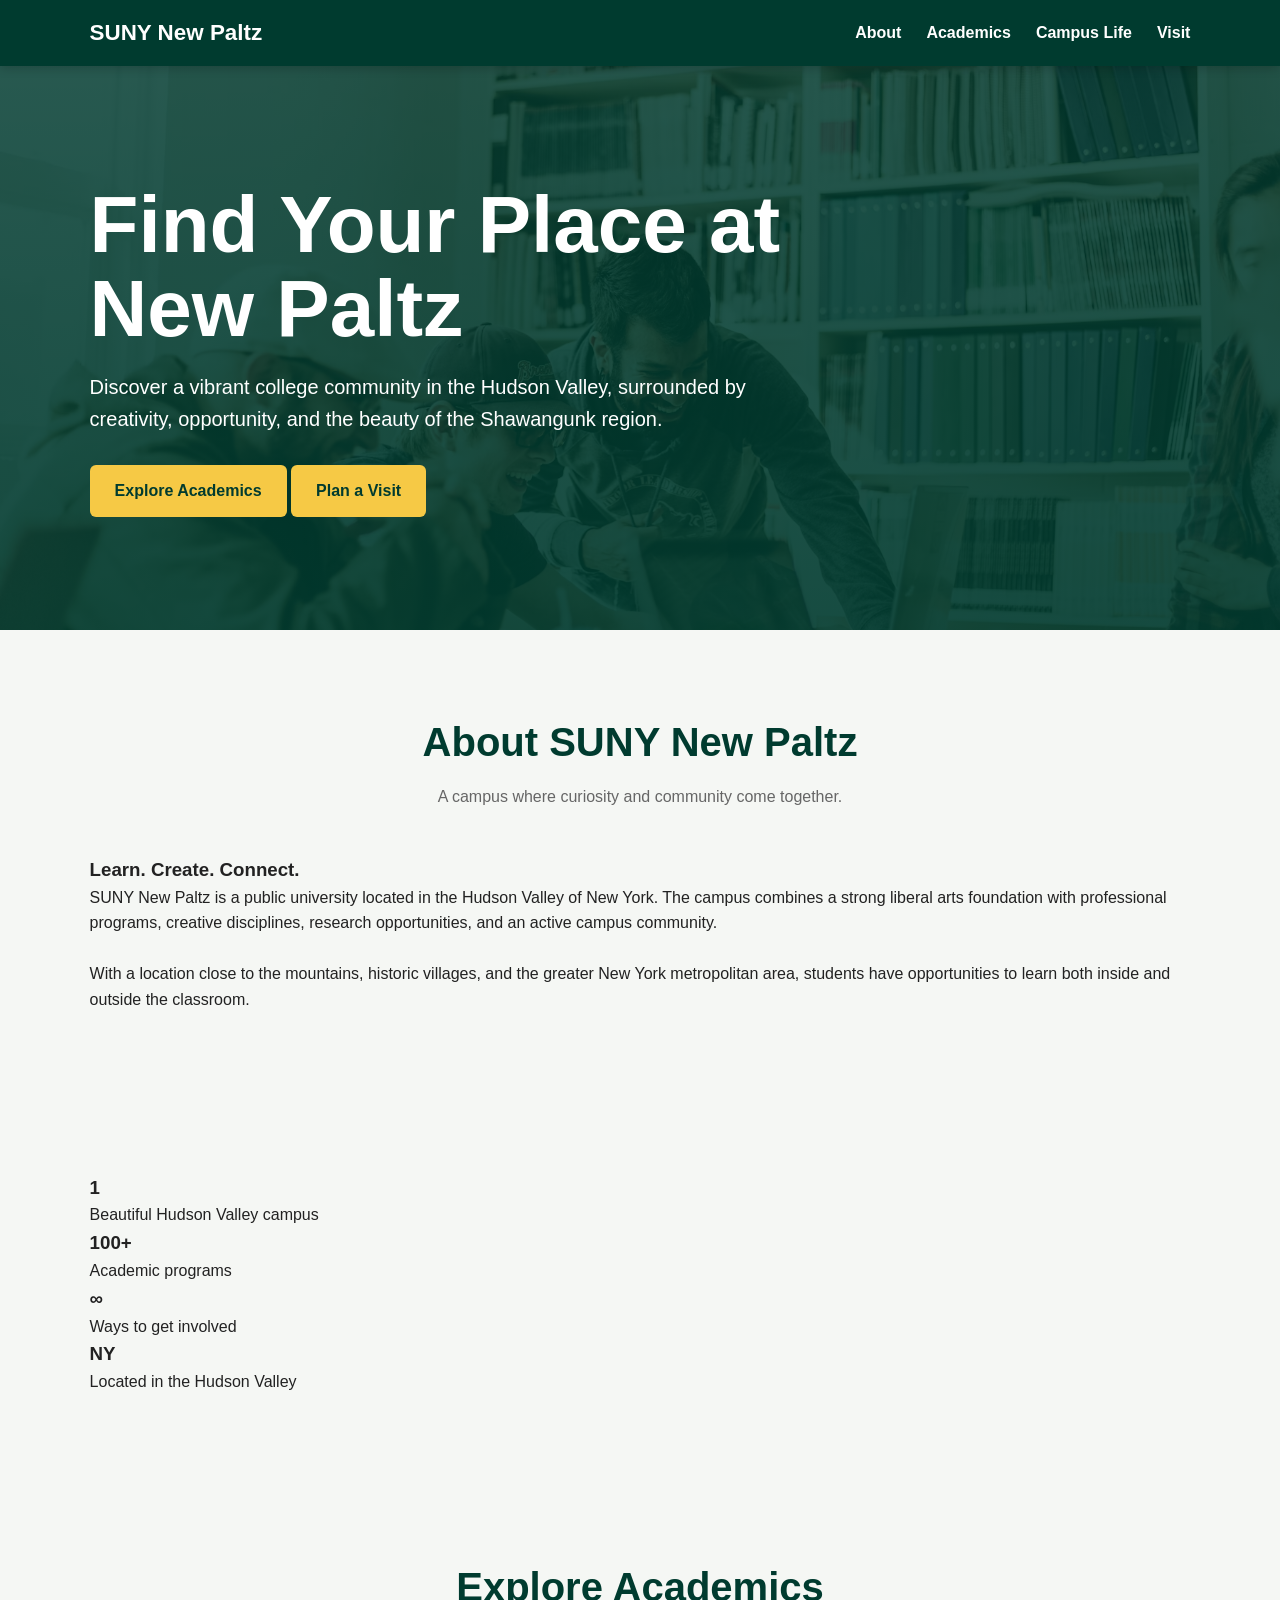
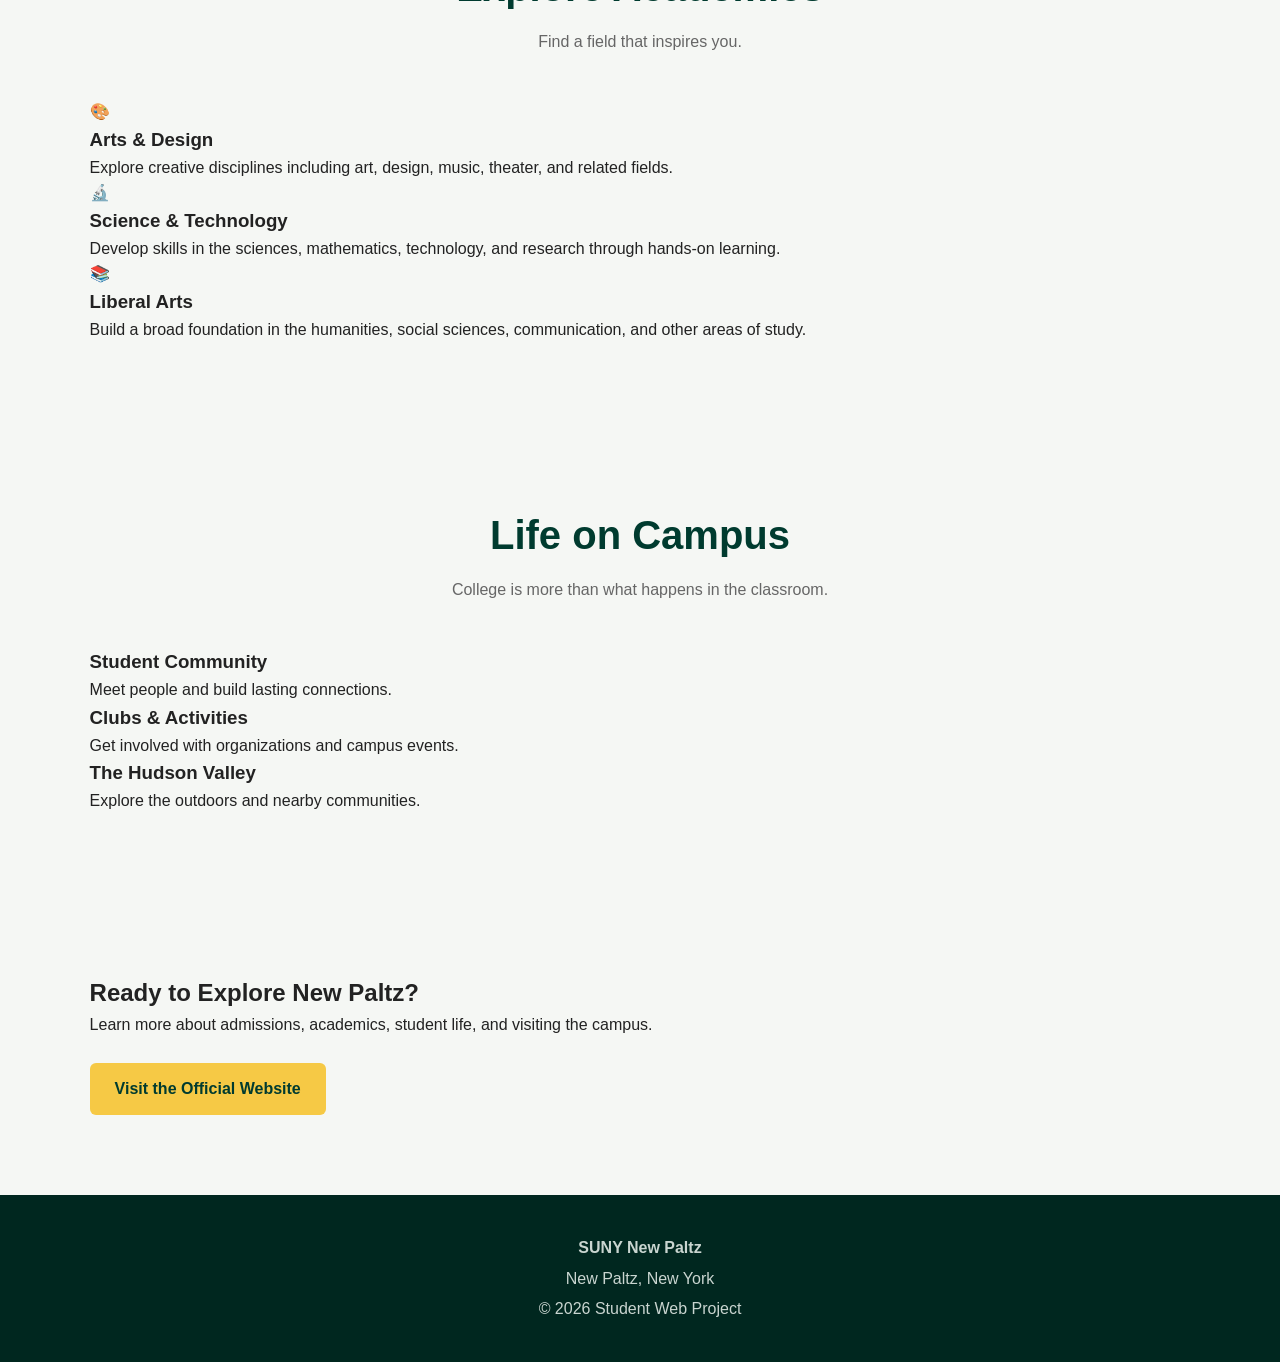
==== index.html @ eff3441e "First Commit" ====
<!DOCTYPE html>
<html lang="en">
<head>
  <meta charset="UTF-8">
  <meta name="viewport" content="width=device-width, initial-scale=1.0">
  <title>SUNY New Paltz | Explore Your Future</title>
    <link rel="stylesheet" href="style/main.css"/>
</head>

<body>

  <!-- Navigation -->
  <nav>
    <div class="logo">SUNY New Paltz</div>

    <ul>
      <li><a href="#about">About</a></li>
      <li><a href="academics.html">Academics</a></li>
      <li><a href="#life">Campus Life</a></li>
      <li><a href="#visit">Visit</a></li>
    </ul>
  </nav>

  <!-- Hero -->
  <header class="hero">
    <div class="hero-content">
      <h1>Find Your Place at New Paltz</h1>

      <p>
        Discover a vibrant college community in the Hudson Valley,
        surrounded by creativity, opportunity, and the beauty of the
        Shawangunk region.
      </p>

      <a class="button" href="#academics">Explore Academics</a>
      <a class="button secondary" href="#visit">Plan a Visit</a>
    </div>
  </header>

  <!-- About -->
  <section id="about" class="about">
    <div class="section-title">
      <h2>About SUNY New Paltz</h2>
      <p>A campus where curiosity and community come together.</p>
    </div>

    <div class="about-grid">
      <div class="about-image"></div>

      <div>
        <h3>Learn. Create. Connect.</h3>

        <p>
          SUNY New Paltz is a public university located in the
          Hudson Valley of New York. The campus combines a strong
          liberal arts foundation with professional programs,
          creative disciplines, research opportunities, and an
          active campus community.
        </p>

        <br>

        <p>
          With a location close to the mountains, historic villages,
          and the greater New York metropolitan area, students have
          opportunities to learn both inside and outside the classroom.
        </p>
      </div>
    </div>
  </section>

  <!-- Stats -->
  <section class="stats">
    <div class="stat">
      <h3>1</h3>
      <p>Beautiful Hudson Valley campus</p>
    </div>

    <div class="stat">
      <h3>100+</h3>
      <p>Academic programs</p>
    </div>

    <div class="stat">
      <h3>∞</h3>
      <p>Ways to get involved</p>
    </div>

    <div class="stat">
      <h3>NY</h3>
      <p>Located in the Hudson Valley</p>
    </div>
  </section>

  <!-- Academics -->
  <section id="academics">
    <div class="section-title">
      <h2>Explore Academics</h2>
      <p>Find a field that inspires you.</p>
    </div>

    <div class="cards">

      <div class="card">
        <div class="card-icon">🎨</div>
        <h3>Arts & Design</h3>
        <p>
          Explore creative disciplines including art, design,
          music, theater, and related fields.
        </p>
      </div>

      <div class="card">
        <div class="card-icon">🔬</div>
        <h3>Science & Technology</h3>
        <p>
          Develop skills in the sciences, mathematics, technology,
          and research through hands-on learning.
        </p>
      </div>

      <div class="card">
        <div class="card-icon">📚</div>
        <h3>Liberal Arts</h3>
        <p>
          Build a broad foundation in the humanities, social
          sciences, communication, and other areas of study.
        </p>
      </div>

    </div>
  </section>

  <!-- Campus Life -->
  <section id="life" class="campus-life">
    <div class="section-title">
      <h2>Life on Campus</h2>
      <p>College is more than what happens in the classroom.</p>
    </div>

    <div class="life-grid">

      <div class="life-card life-1">
        <div>
          <h3>Student Community</h3>
          <p>Meet people and build lasting connections.</p>
        </div>
      </div>

      <div class="life-card life-2">
        <div>
          <h3>Clubs & Activities</h3>
          <p>Get involved with organizations and campus events.</p>
        </div>
      </div>

      <div class="life-card life-3">
        <div>
          <h3>The Hudson Valley</h3>
          <p>Explore the outdoors and nearby communities.</p>
        </div>
      </div>

    </div>
  </section>

  <!-- Visit -->
  <section id="visit" class="visit">
    <div class="visit-box">
      <h2>Ready to Explore New Paltz?</h2>

      <p>
        Learn more about admissions, academics, student life,
        and visiting the campus.
      </p>

      <br>

      <a
        class="button"
        href="https://www.newpaltz.edu/"
        target="_blank"
        rel="noopener noreferrer">
        Visit the Official Website
      </a>
    </div>
  </section>

  <!-- Footer -->
  <footer>
    <p><strong>SUNY New Paltz</strong></p>
    <p>New Paltz, New York</p>
    <p>© 2026 Student Web Project</p>
  </footer>

</body>
</html>
---- style/main.css ----
* {
      margin: 0;
      padding: 0;
      box-sizing: border-box;
    }

    html {
      scroll-behavior: smooth;
    }

    body {
      font-family: Arial, Helvetica, sans-serif;
      color: #222;
      line-height: 1.6;
      background: #f5f7f4;
    }

    /* Navigation */
    nav {
      position: fixed;
      top: 0;
      width: 100%;
      background: #003b2f;
      color: white;
      padding: 15px 7%;
      display: flex;
      justify-content: space-between;
      align-items: center;
      z-index: 1000;
      box-shadow: 0 2px 10px rgba(0,0,0,0.2);
    }

    .logo {
      font-size: 1.4rem;
      font-weight: bold;
    }

    nav ul {
      display: flex;
      list-style: none;
      gap: 25px;
    }

    nav a {
      color: white;
      text-decoration: none;
      font-weight: bold;
    }

    nav a:hover {
      color: #f6c945;
    }

    /* Hero */
    .hero {
      min-height: 70vh;
      padding: 150px 7% 80px;
      display: flex;
      align-items: center;
      color: white;

      background:
        linear-gradient(
          rgba(0, 59, 47, 0.82),
          rgba(0, 59, 47, 0.9)
        ),
        url("../immages/peeps.avif")
        center/cover;
    }

    .hero-content {
      max-width: 800px;
    }

    .hero h1 {
      font-size: clamp(3rem, 7vw, 5rem);
      line-height: 1.05;
      margin-bottom: 20px;
    }

    .hero p {
      font-size: 1.25rem;
      max-width: 700px;
      margin-bottom: 30px;
    }
    
    .button {
      display: inline-block;
      background: #f6c945;
      color: #003b2f;
      padding: 13px 25px;
      border-radius: 6px;
      text-decoration: none;
      font-weight: bold;
      transition: 0.2s;
    }
   
    .button:hover {
      background: white;
      transform: translateY(-2px);
    }

    /* General Sections */
    section {
      padding: 80px 7%;
    }

    .section-title {
      text-align: center;
      margin-bottom: 45px;
    }

    .section-title h2 {
      color: #003b2f;
      font-size: 2.5rem;
      margin-bottom: 10px;
    }

    .section-title p {
      color: #666;
    }

    /* Intro */
    .intro {
      background: white;
    }

    .intro-content {
      max-width: 1000px;
      margin: auto;
      text-align: center;
    }

    .intro-content h2 {
      color: #003b2f;
      font-size: 2.3rem;
      margin-bottom: 20px;
    }

    .intro-content p {
      font-size: 1.1rem;
      color: #555;
    }

    /* Academic Areas */
    .academic-section {
      background: #f5f7f4;
    }

    .academic-grid {
      max-width: 1150px;
      margin: auto;
      display: grid;
      grid-template-columns: repeat(3, 1fr);
      gap: 25px;
    }

    .academic-card {
      background: white;
      padding: 30px;
      border-radius: 12px;
      box-shadow: 0 5px 20px rgba(0,0,0,0.08);
      border-top: 5px solid #003b2f;
      transition: 0.25s;
    }

    .academic-card:hover {
      transform: translateY(-7px);
      box-shadow: 0 10px 25px rgba(0,0,0,0.12);
    }

    .icon {
      font-size: 2.5rem;
      margin-bottom: 15px;
    }

    .academic-card h3 {
      color: #003b2f;
      font-size: 1.4rem;
      margin-bottom: 10px;
    }

    .academic-card p {
      color: #555;
      margin-bottom: 15px;
    }

    .academic-card a {
      color: #006b55;
      font-weight: bold;
      text-decoration: none;
    }

    .academic-card a:hover {
      color: #c69c00;
    }

    /* Featured */
    .featured {
      background: #003b2f;
      color: white;
    }

    .featured-content {
      max-width: 1100px;
      margin: auto;
      display: grid;
      grid-template-columns: 1fr 1fr;
      gap: 50px;
      align-items: center;
    }

    .featured h2 {
      color: #f6c945;
      font-size: 2.5rem;
      margin-bottom: 15px;
    }

    .featured p {
      color: #e0e8e4;
      margin-bottom: 20px;
    }

    .featured ul {
      list-style: none;
    }

    .featured li {
      margin: 12px 0;
      padding-left: 25px;
      position: relative;
    }

    .featured li::before {
      content: "✓";
      color: #f6c945;
      font-weight: bold;
      position: absolute;
      left: 0;
    }

    .featured-image {
      height: 350px;
      border-radius: 12px;

      background:
        linear-gradient(rgba(0,0,0,.1), rgba(0,0,0,.1)),
        url("../immages/peeps 2.avif")
        center/cover;
    }

    /* Resources */
    .resources {
      background: white;
    }

    .resource-grid {
      max-width: 1100px;
      margin: auto;
      display: grid;
      grid-template-columns: repeat(3, 1fr);
      gap: 25px;
    }

    .resource {
      padding: 30px;
      text-align: center;
      background: #eef2ed;
      border-radius: 10px;
    }

    .resource h3 {
      color: #003b2f;
      margin: 10px 0;
    }

    .resource p {
      color: #666;
      margin-bottom: 15px;
    }

    .resource a {
      color: #006b55;
      font-weight: bold;
      text-decoration: none;
    }

    /* CTA */
    .cta {
      text-align: center;
      background: #f6c945;
      color: #003b2f;
    }

    .cta h2 {
      font-size: 2.5rem;
      margin-bottom: 15px;
    }

    .cta p {
      max-width: 650px;
      margin: 0 auto 25px;
    }

    .cta .button {
      background: #003b2f;
      color: white;
    }

    .cta .button:hover {
      background: white;
      color: #003b2f;
    }

    /* Footer */
    footer {
      background: #00271f;
      color: white;
      text-align: center;
      padding: 35px 7%;
    }

    footer p {
      color: #c9d5d0;
      margin: 5px;
    }

    /* Responsive */
    @media (max-width: 850px) {
      nav {
        flex-direction: column;
        gap: 10px;
      }

      nav ul {
        gap: 12px;
        font-size: 0.9rem;
      }

      .academic-grid,
      .resource-grid {
        grid-template-columns: 1fr 1fr;
      }

      .featured-content {
        grid-template-columns: 1fr;
      }
    }

    @media (max-width: 600px) {
      .academic-grid,
      .resource-grid {
        grid-template-columns: 1fr;
      }

      .hero {
        padding-top: 180px;
      }

      .hero h1 {
        font-size: 3rem;
      }
    }
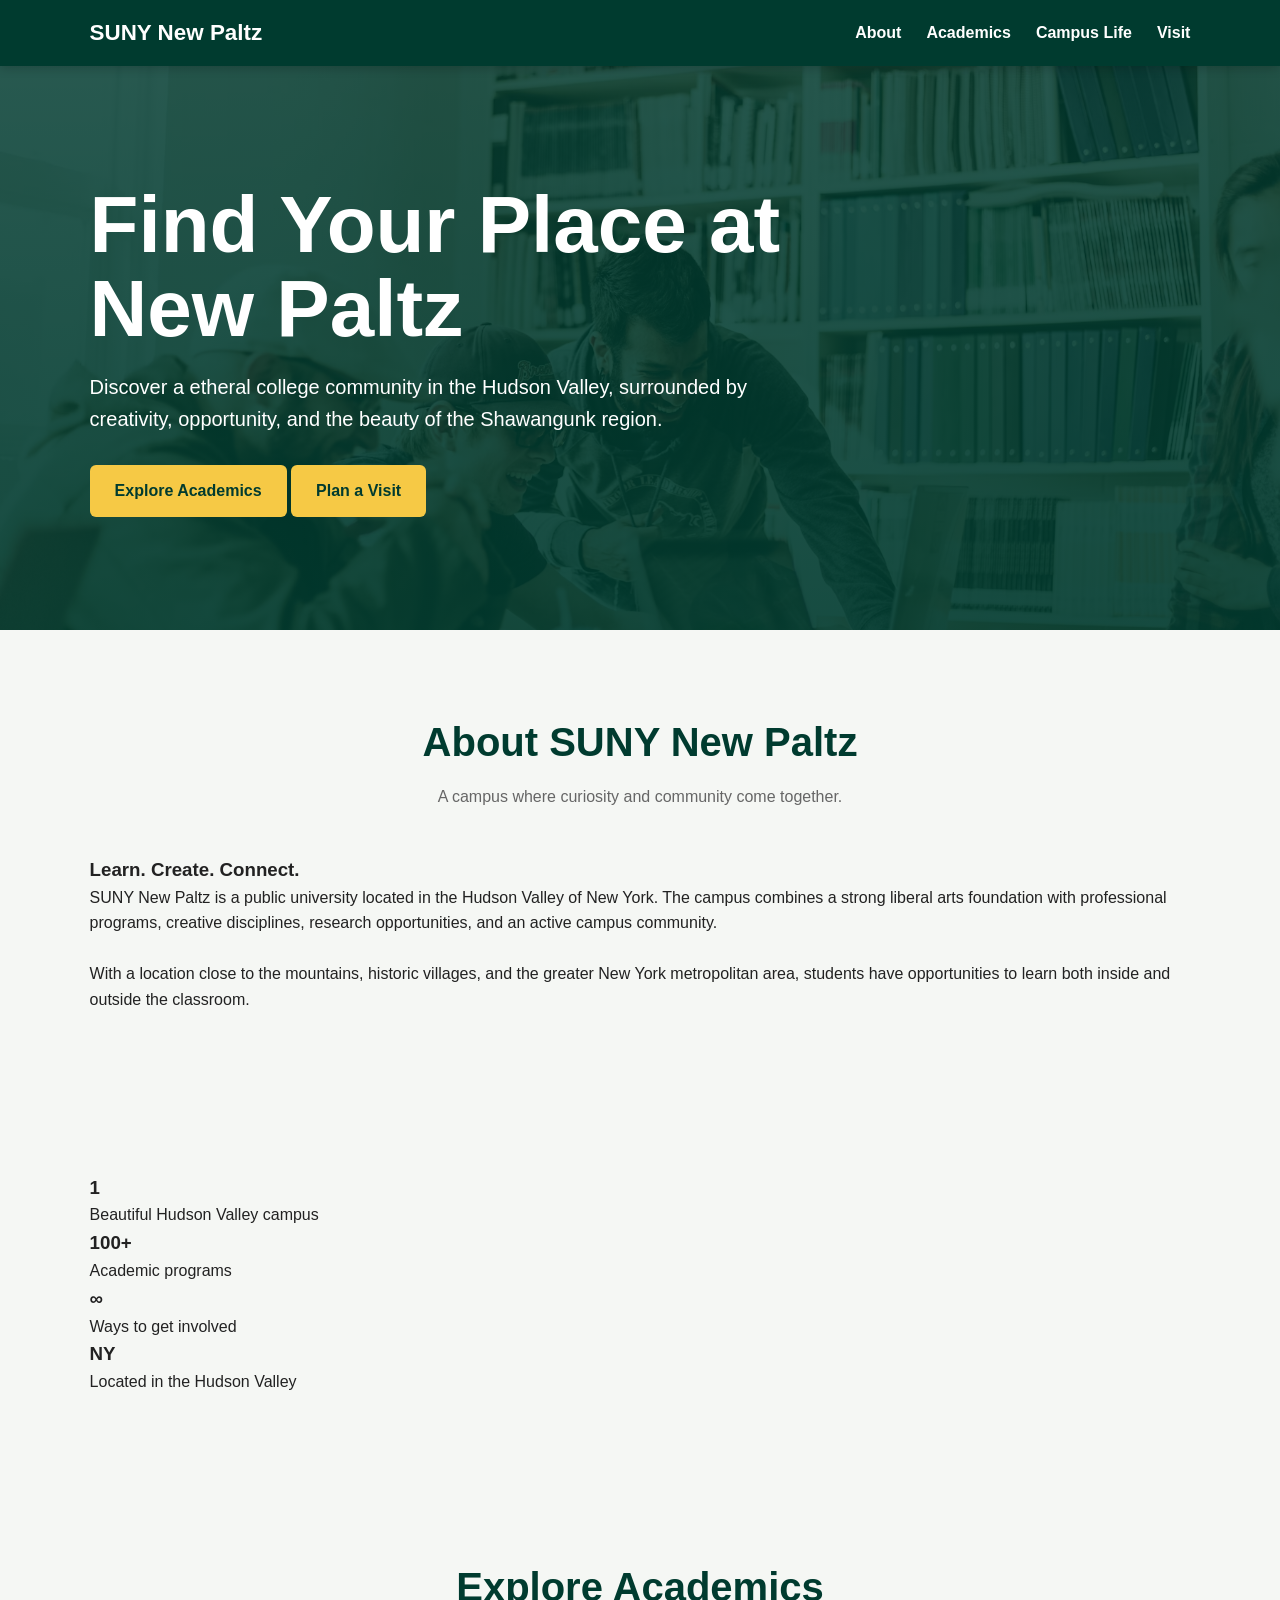
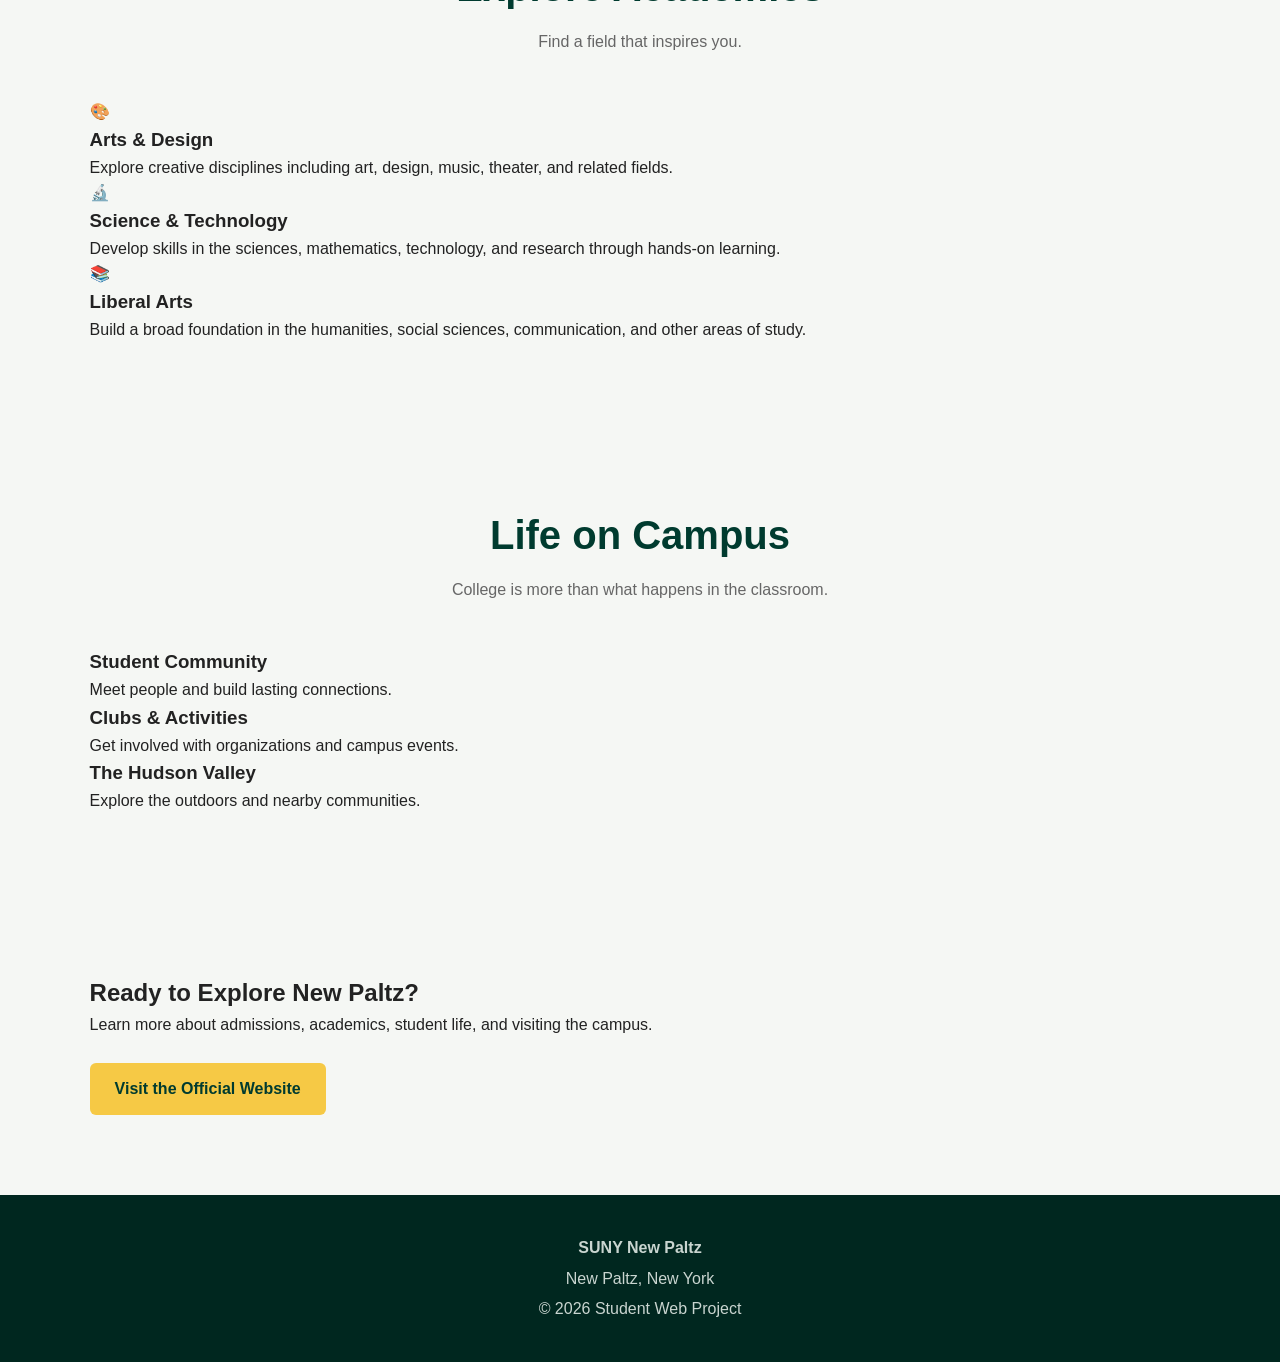
==== commit 79392852: "changed vibrant-etheral" ====
--- a/index.html
+++ b/index.html
@@ -27,7 +27,7 @@
       <h1>Find Your Place at New Paltz</h1>
 
       <p>
-        Discover a vibrant college community in the Hudson Valley,
+        Discover a etheral college community in the Hudson Valley,
         surrounded by creativity, opportunity, and the beauty of the
         Shawangunk region.
       </p>
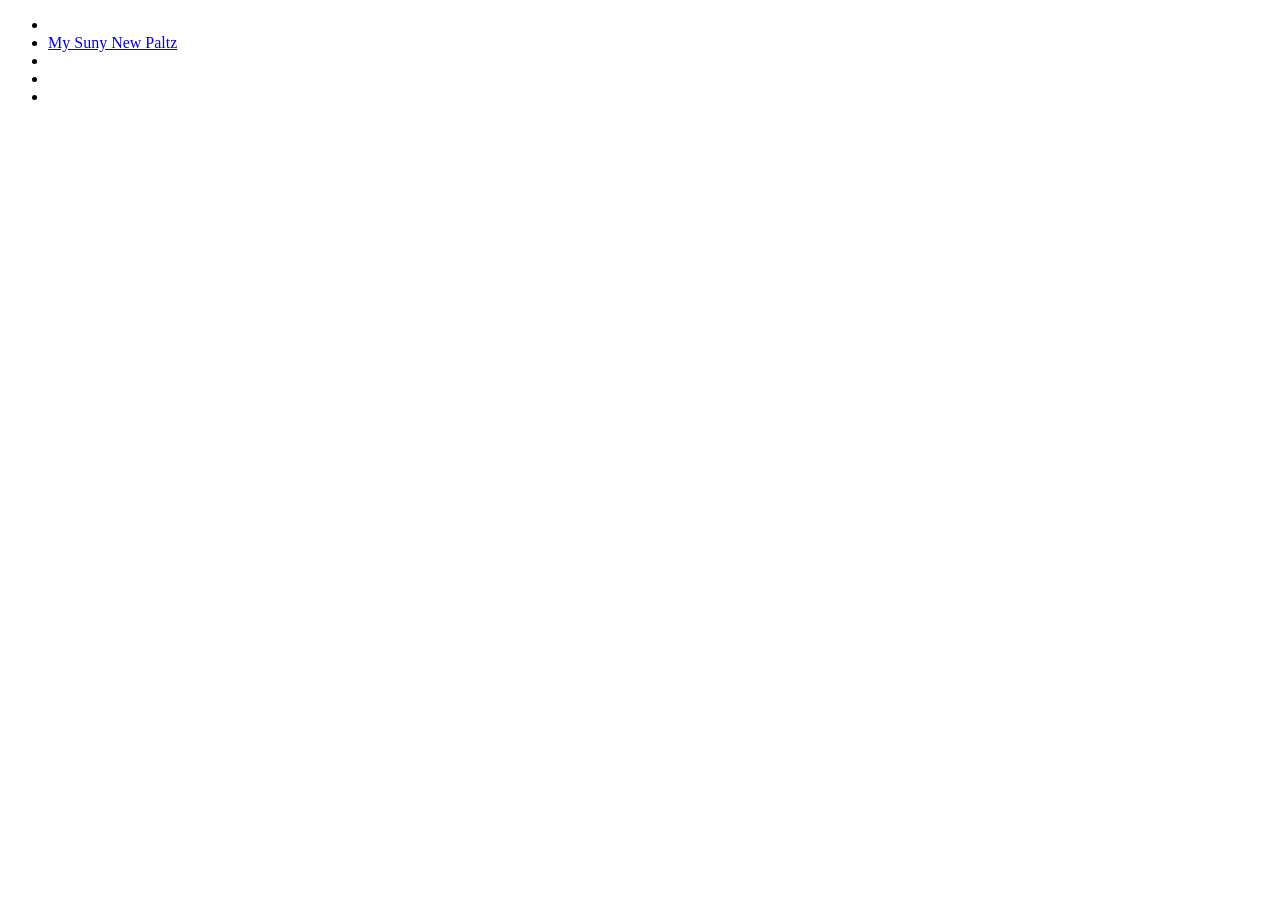
==== commit 1e4ba5c2: "gen homepage" ====
--- a/index.html
+++ b/index.html
@@ -1,197 +1,25 @@
 <!DOCTYPE html>
 <html lang="en">
 <head>
-  <meta charset="UTF-8">
-  <meta name="viewport" content="width=device-width, initial-scale=1.0">
-  <title>SUNY New Paltz | Explore Your Future</title>
-    <link rel="stylesheet" href="style/main.css"/>
+    <meta charset="UTF-8">
+    <meta name="viewport" content="width=device-width, initial-scale=1.0">
+    <title>Project gallery</title>
 </head>
+<body>
+   <div id="main">
+    <section class="header">
 
-<body>
-
-  <!-- Navigation -->
-  <nav>
-    <div class="logo">SUNY New Paltz</div>
-
-    <ul>
-      <li><a href="#about">About</a></li>
-      <li><a href="academics.html">Academics</a></li>
-      <li><a href="#life">Campus Life</a></li>
-      <li><a href="#visit">Visit</a></li>
+    </section>
+    <section class="content">
+        <ul class="main-list"><li></li>
+        <li>
+            <a href="suny-website/">My Suny New Paltz</a>
+        </li>
+        <li></li>
+        <li></li>
+        <li></li>
     </ul>
-  </nav>
-
-  <!-- Hero -->
-  <header class="hero">
-    <div class="hero-content">
-      <h1>Find Your Place at New Paltz</h1>
-
-      <p>
-        Discover a etheral college community in the Hudson Valley,
-        surrounded by creativity, opportunity, and the beauty of the
-        Shawangunk region.
-      </p>
-
-      <a class="button" href="#academics">Explore Academics</a>
-      <a class="button secondary" href="#visit">Plan a Visit</a>
-    </div>
-  </header>
-
-  <!-- About -->
-  <section id="about" class="about">
-    <div class="section-title">
-      <h2>About SUNY New Paltz</h2>
-      <p>A campus where curiosity and community come together.</p>
-    </div>
-
-    <div class="about-grid">
-      <div class="about-image"></div>
-
-      <div>
-        <h3>Learn. Create. Connect.</h3>
-
-        <p>
-          SUNY New Paltz is a public university located in the
-          Hudson Valley of New York. The campus combines a strong
-          liberal arts foundation with professional programs,
-          creative disciplines, research opportunities, and an
-          active campus community.
-        </p>
-
-        <br>
-
-        <p>
-          With a location close to the mountains, historic villages,
-          and the greater New York metropolitan area, students have
-          opportunities to learn both inside and outside the classroom.
-        </p>
-      </div>
-    </div>
-  </section>
-
-  <!-- Stats -->
-  <section class="stats">
-    <div class="stat">
-      <h3>1</h3>
-      <p>Beautiful Hudson Valley campus</p>
-    </div>
-
-    <div class="stat">
-      <h3>100+</h3>
-      <p>Academic programs</p>
-    </div>
-
-    <div class="stat">
-      <h3>∞</h3>
-      <p>Ways to get involved</p>
-    </div>
-
-    <div class="stat">
-      <h3>NY</h3>
-      <p>Located in the Hudson Valley</p>
-    </div>
-  </section>
-
-  <!-- Academics -->
-  <section id="academics">
-    <div class="section-title">
-      <h2>Explore Academics</h2>
-      <p>Find a field that inspires you.</p>
-    </div>
-
-    <div class="cards">
-
-      <div class="card">
-        <div class="card-icon">🎨</div>
-        <h3>Arts & Design</h3>
-        <p>
-          Explore creative disciplines including art, design,
-          music, theater, and related fields.
-        </p>
-      </div>
-
-      <div class="card">
-        <div class="card-icon">🔬</div>
-        <h3>Science & Technology</h3>
-        <p>
-          Develop skills in the sciences, mathematics, technology,
-          and research through hands-on learning.
-        </p>
-      </div>
-
-      <div class="card">
-        <div class="card-icon">📚</div>
-        <h3>Liberal Arts</h3>
-        <p>
-          Build a broad foundation in the humanities, social
-          sciences, communication, and other areas of study.
-        </p>
-      </div>
-
-    </div>
-  </section>
-
-  <!-- Campus Life -->
-  <section id="life" class="campus-life">
-    <div class="section-title">
-      <h2>Life on Campus</h2>
-      <p>College is more than what happens in the classroom.</p>
-    </div>
-
-    <div class="life-grid">
-
-      <div class="life-card life-1">
-        <div>
-          <h3>Student Community</h3>
-          <p>Meet people and build lasting connections.</p>
-        </div>
-      </div>
-
-      <div class="life-card life-2">
-        <div>
-          <h3>Clubs & Activities</h3>
-          <p>Get involved with organizations and campus events.</p>
-        </div>
-      </div>
-
-      <div class="life-card life-3">
-        <div>
-          <h3>The Hudson Valley</h3>
-          <p>Explore the outdoors and nearby communities.</p>
-        </div>
-      </div>
-
-    </div>
-  </section>
-
-  <!-- Visit -->
-  <section id="visit" class="visit">
-    <div class="visit-box">
-      <h2>Ready to Explore New Paltz?</h2>
-
-      <p>
-        Learn more about admissions, academics, student life,
-        and visiting the campus.
-      </p>
-
-      <br>
-
-      <a
-        class="button"
-        href="https://www.newpaltz.edu/"
-        target="_blank"
-        rel="noopener noreferrer">
-        Visit the Official Website
-      </a>
-    </div>
-  </section>
-
-  <!-- Footer -->
-  <footer>
-    <p><strong>SUNY New Paltz</strong></p>
-    <p>New Paltz, New York</p>
-    <p>© 2026 Student Web Project</p>
-  </footer>
-
+    </section>
+   </div>
 </body>
-</html>
+</html>
